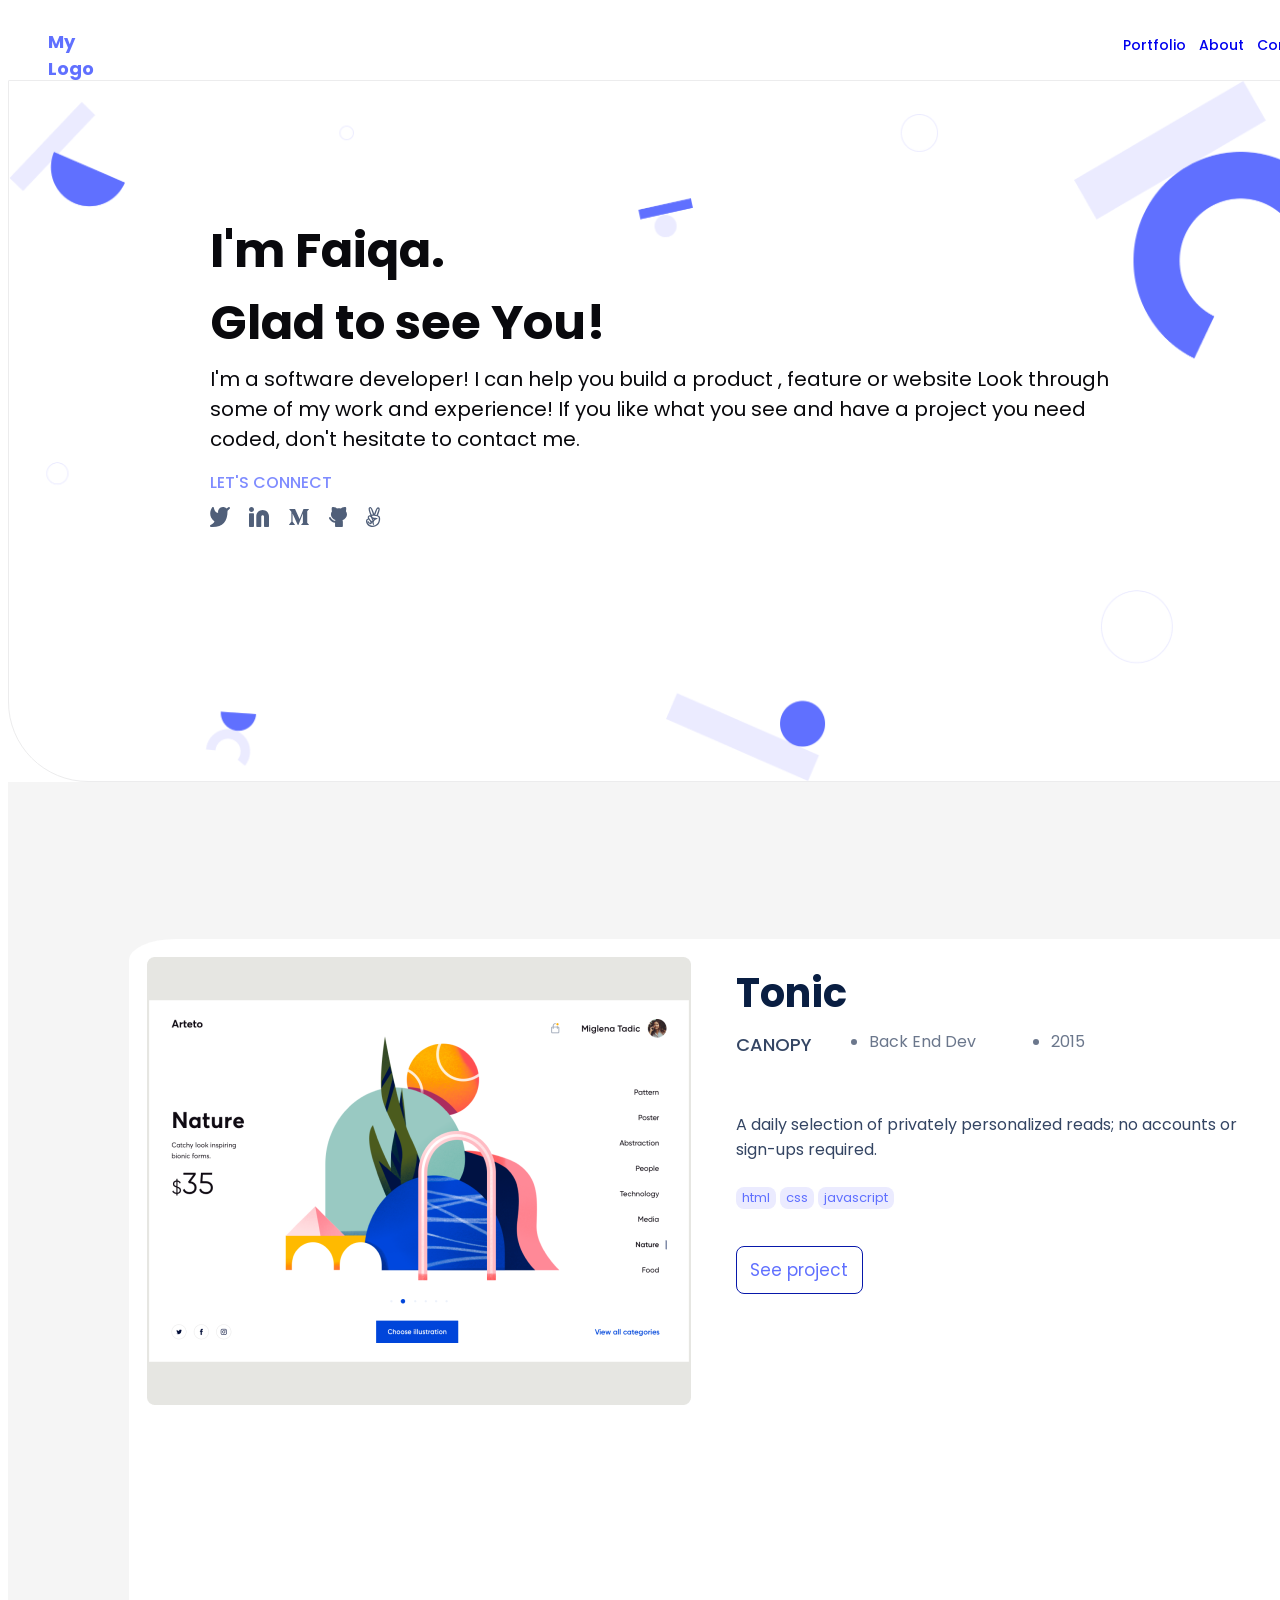
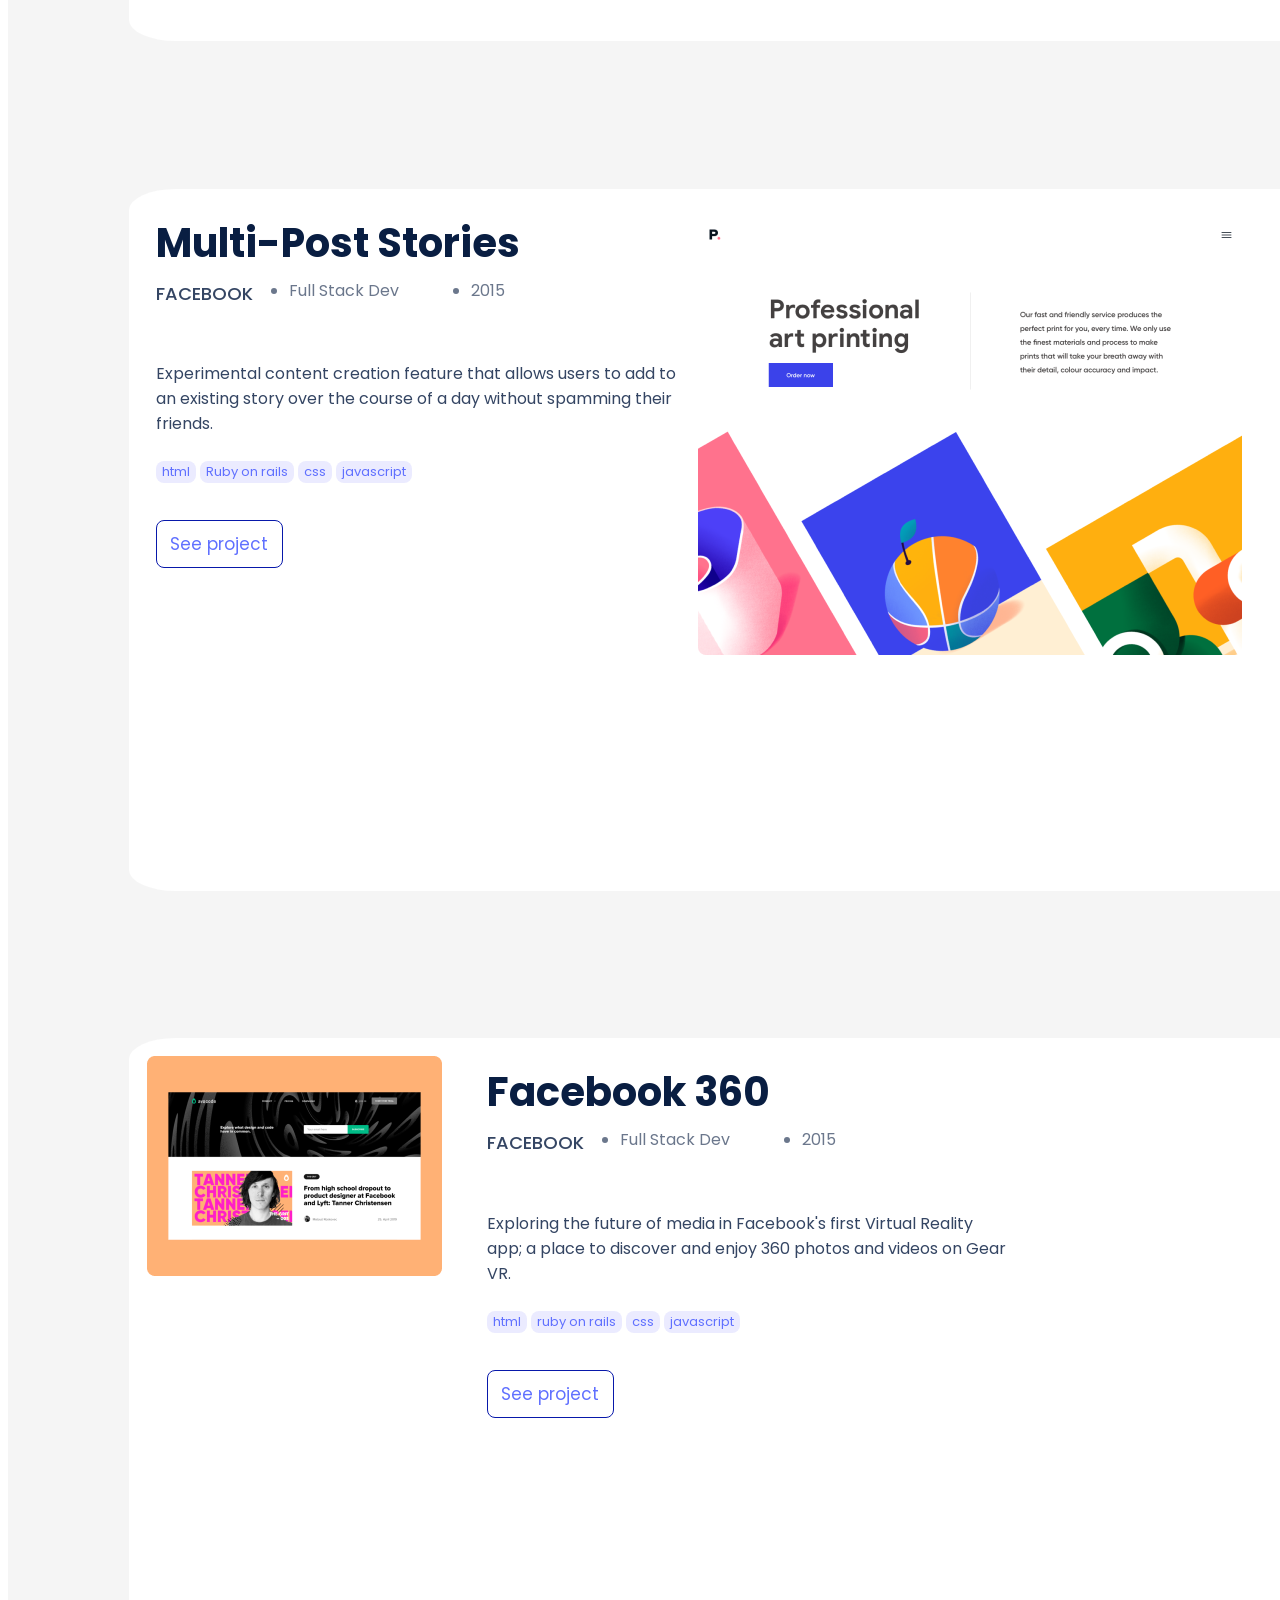
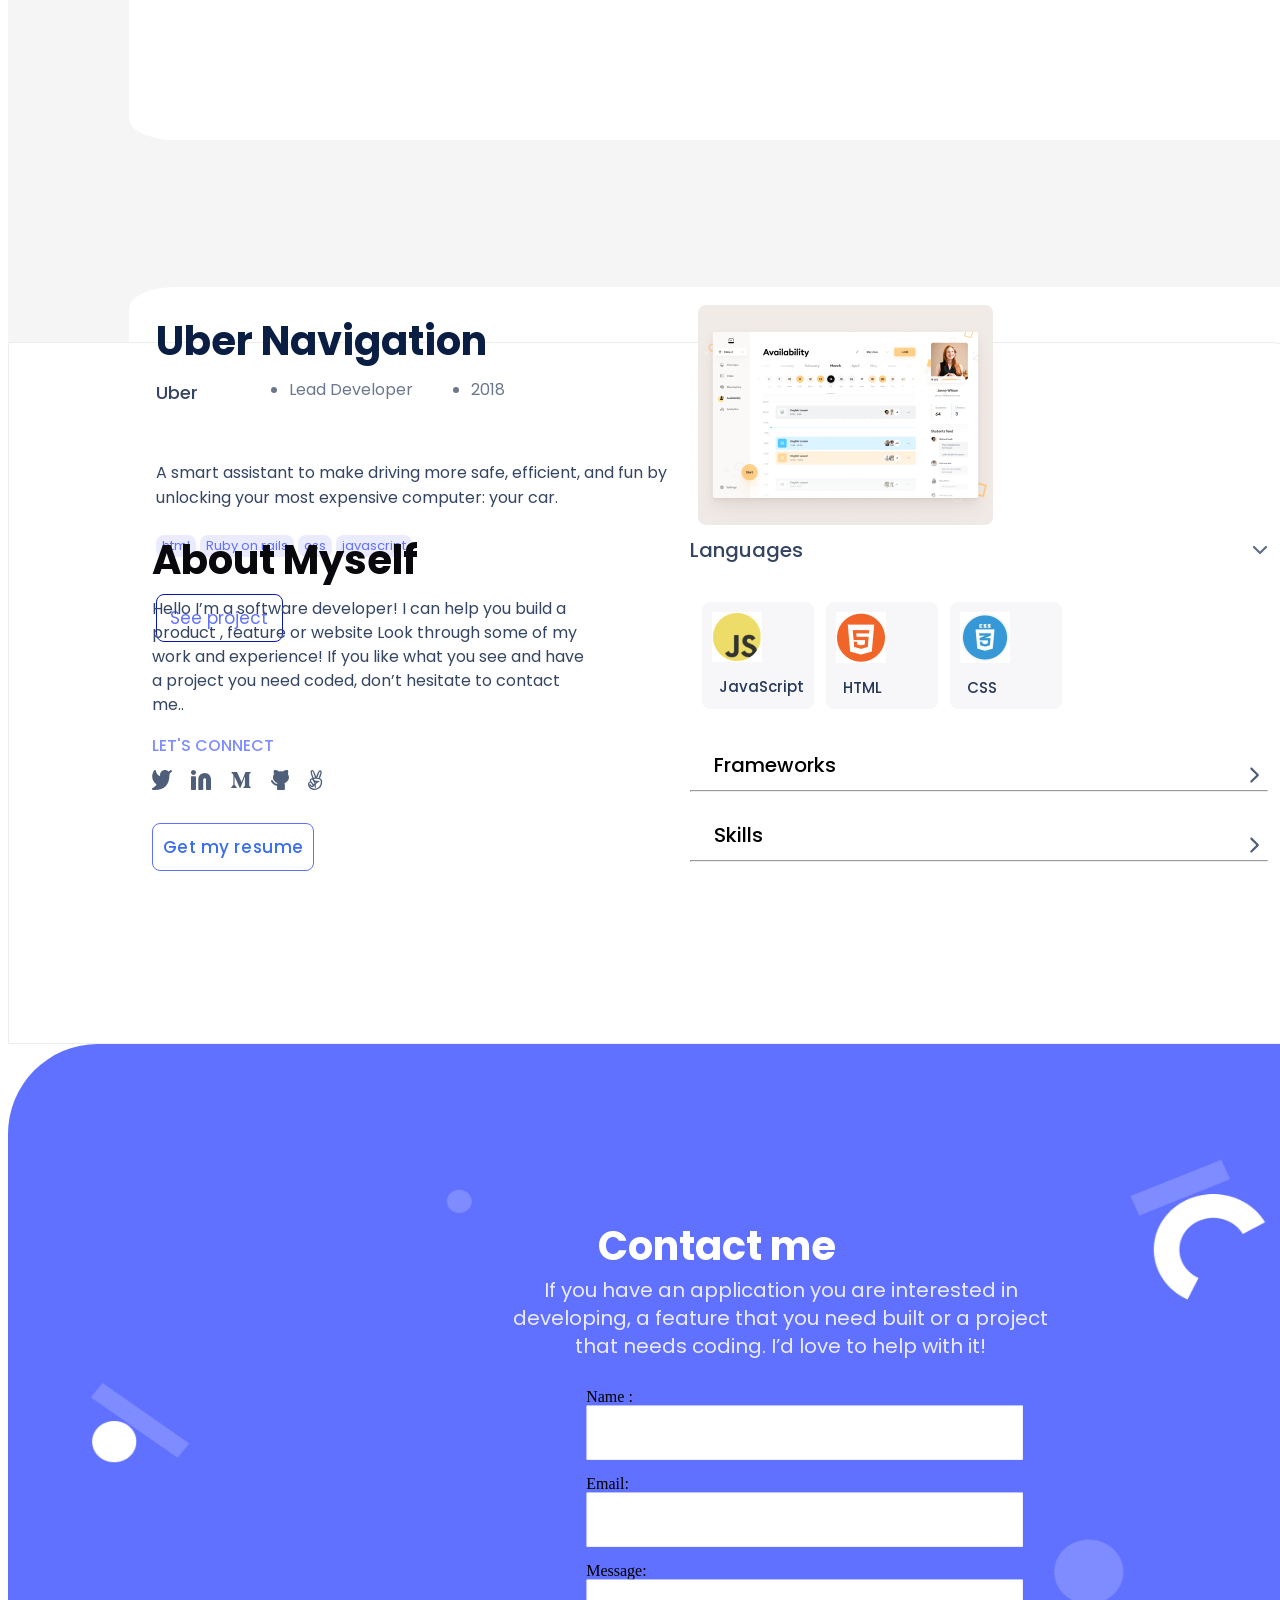
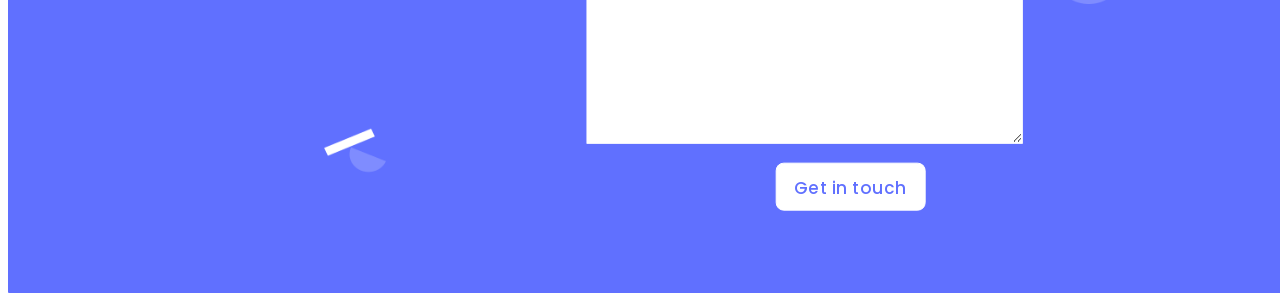
==== html.html @ 42b938ac "iqa" ====
<!DOCTYPE html>
<html lang="en">
<head>
    <meta charset="UTF-8">
    <meta name="viewport" content="width=device-width, initial-scale=1.0">
    <title>portfolio</title>
    <link rel="stylesheet" href="css.css">
</head>
<body>  
        <div class="navbar">
            <div class="logo">My Logo</div>
            <div class="navlink">
                <a href="#portfolio" target="_blank" >Portfolio</a>
                <a href="#about" target="_blank">About</a>
                <a href="#contact" target="_blank" >Contact</a>
            </div>
        </div>
        <div class="section1">
            <h1 class="name">I'm Faiqa. 
             <br>
                Glad to see You!</h1>
            <div class="text1">
                I'm a software developer! I can help you build a product , feature or website Look through some of my work and experience! If you like what you see and have a project you need coded, don't hesitate to contact me.
            </div>
            <div class="text2">
                LET'S CONNECT
            </div>
            <div class="icons">
               <img src="social media icons.svg" alt="social media">
            </div>
        </div>
        <div class="section2">
            <div class="container">
                <div class="img">
                    <img src="images/Desktop 1.png" alt="image1">
                </div>
                <div class="containtext">
                    <div class="text3">Tonic </div>
                    <br>
                    <div class="text4">
                        <div class="canopy">CANOPY</div>
                       <div class="list">
                        <ul>
                            <li>Back End Dev</li>
                            <li>2015</li>
                        </ul>
                       </div>
                    </div>
                    <div class="text5">
                        A daily selection of privately personalized reads; no accounts or sign-ups required.
                    </div>
                    <div class="tags">
                        <button>html</button>
                        <button>css</button>
                        <button>javascript</button>
                    </div>
                    <div class="pro">
                        <button>See project</button>
                    </div>
                </div>
            </div>
            <div class="container">
                <div class="containtext">
                    <div class="text3">Multi-Post Stories</div>
                    <br>
                    <div class="text4">
                        <div class="canopy">FACEBOOK</div>
                       <div class="list">
                        <ul>
                            <li>Full Stack Dev</li><li>2015</li>
                        </ul>
                       </div>
                    </div>
                    <div class="text5">
                        Experimental content creation feature that allows users to add to an existing story over the course of a day without spamming their friends.  </div>
                    <div class="tags">
                        <button>html</button>
                        <button>Ruby on rails</button>
                        <button>css</button>
                        <button>javascript</button>
                    </div>
                    <div class="pro">
                        <button>See project</button>
                    </div>
                </div>
                <div class="img">
                    <img src="images/Desktop 2.png" alt="image2">
                </div>
            </div>
            <div class="container">
                <div class="img">
                    <img src="images/Desktop3.png" alt="image3">
                </div>
                <div class="containtext">
                    <div class="text3">Facebook 360 </div>
                    <br>
                    <div class="text4">
                        <div class="canopy">FACEBOOK</div>
                       <div class="list">
                        <ul>
                            <li>Full Stack Dev</li><li>2015</li>
                        </ul>
                       </div>
                    </div>
                    <div class="text5">
                        Exploring the future of media in Facebook's first Virtual Reality app; a place to discover and enjoy 360 photos and videos on Gear VR.  </div>
                    <div class="tags">
                        <button>html</button>
                        <button>ruby on rails</button>
                        <button>css</button>
                        <button>javascript</button>
                    </div>
                    <div class="pro">
                        <button>See project</button>
                    </div>
                </div>
            </div>
            <div class="container">
                <div class="containtext">
                    <div class="text3">Uber Navigation</div>
                    <br>
                    <div class="text4">
                        <div class="canopy">Uber</div>
                       <div class="list">
                        <ul>
                            <li>Lead Developer</li><li>2018</li>
                        </ul>
                       </div>
                    </div>
                    <div class="text5">
                        A smart assistant to make driving more safe, efficient, and fun by unlocking your most expensive computer: your car. </div>
                    <div class="tags">
                        <button>html</button>
                        <button>Ruby on rails</button>
                        <button>css</button>
                        <button>javascript</button>
                    </div>
                    <div class="pro">
                        <button>See project</button>
                    </div>
                </div>
                <div class="img">
                    <img src="images/Desktop4.png" alt="image2">
                </div>
            </div>
            
        </div>
        <div class="section3">
            <div class="container1">
                <h1 class="name1">About Myself</h1>
                   <div class="text6">
                    Hello I’m a software developer! I can help you build a product , feature or website Look through some of my work and experience! If you like what you see and have a project you need coded, don’t hesitate to contact me..
                   </div>
                   <div class="text2">
                       LET'S CONNECT
                   </div>
                   <div class="icons">
                      <img src="social media icons.svg" alt="social media">
                   </div>
                   <div class="resume">
                    <button>Get my resume</button>
                   </div>
            </div>
            <div class="container2">
                <div class="language">Languages
                    <img src="eclipse/downicon.png" alt="icon">
                </div>
                <div class="frames">
                    <div class="frame">
                        <img src="eclipse/Ellipse 1.jpg" alt="java">
                        <div class="text7">JavaScript</div>
                    </div>
                    <div class="frame">
                        <img src="eclipse/Ellipse 2.jpg" alt="html">
                        <div class="text7">HTML</div>
                    </div>
                    <div class="frame">
                        <img src="eclipse/Ellipse 3.jpg" alt="css">
                        <div class="text7">CSS</div>
                    </div>
                </div>
                <div class="skills">
                    <div class="text8">
                        Frameworks
                    </div>
                    <img src="eclipse/righticon.svg" alt="icon">
                </div>
                <hr>
                <div class="skills">
                    <div class="text8">
                        Skills
                    </div>
                    <img src="eclipse/righticon.svg" alt="icon">
                </div>
                <hr>
            </div>
        </div>
        <div class="section4">
            <di class="shape">
                <div class="contact">Contact me</div>
                <div class="text9">
                    If you have an application you are interested in developing, a feature that you need built or a project that needs coding. I’d love to help with it!
                </div>
                
                    <form action="https://formspree.io/f/movavprb" method="POST">
                        <div>
                            Name : <input type="text" name="myName">
                        </div> 
                        <div>
                            Email: <input type="email" name="myEmail">
                        </div>
                        <div>
                            Message: <textarea name="myMessage" cols="22" rows="8"></textarea>
                        </div>
                        <div>
                            <input type="submit" value="Get in touch">
                        </div>
                    </form>
            </div>
        </div>
</body>
</html>
<!-- <strong></strong>
<b></b>
<i></i>
<em></em>
br to move to next line
alt cursor to add on many differnt things
forms
semantics
tables
inline and block
div
alt and up down to move up down
ctrl / to comment
ctrl + to zoom -->

<!-- <a href="https://google.com" target="_blank" > Go o google</a><br>
<a href="https://facebook.com" target="_blank" > Go o facebook</a><br>
<a href="https://twitter.com" target="_blank" > Go o wier</a><br>
<a href="https://linkedin.com" target="_blank" > Go o linkedin</a><br>

<img src="hsjahsj.jpg" alt="not found">
<img src="https://images.unsplash.com/photo-1566550569459-be4f296b1f98?q=80&w=1470&auto=format&fit=crop&ixlib=rb-4.0.3&ixid=M3wxMjA3fDB8MHxwaG90by1wYWdlfHx8fGVufDB8fHx8fA%3D%3D" alt="error" width="233" height="233"> -->
---- css.css ----
@import url('https://fonts.googleapis.com/css2?family=Poppins:wght@400;700&display=swap');

.navbar{
    display: flex;
    padding: 20px;
    justify-content: space-between;
    height: 32px;
    width: 1299px;
    /* border:1px solid #0818aa; */
}
.logo{
    font-family: 'Poppins';
    font-size: 18px;
    color: #6070ff;
    font-weight: 700;
    align-content: center;
    margin-left: 20px;
    width:76px;
    height: 20px;
}
.navlink{
    display: block;
    font-family: 'Poppins', sans-serif;
   align-content: center;
   color:  #344563;
}
.navlink a {
    text-decoration: none;
    font-size: 14px;
    font-weight: 500;
    margin-right: 9px;
}
.section1{
    width: 1339px;
    background-image: url(background.png);
    height: 700px;
    background-size: 100% 100%;
    background-repeat: no-repeat;
    border-radius: 1px 1px 1px 80px;
    gap: 0px;
    opacity: 0px;
    border:1px solid #ececed;
}
.name{
    margin-left: 15%;
    margin-top: 10%;
    width: 30%;
    font-family: 'Poppins';
    color: #09090d;
    font-size: 48px;
    font-weight: 700px;
}
.text1{
    margin-left: 15%;
    margin-top: -2%;
    width: 68%;
    font-family: 'Poppins';
    color: #09090d;
    font-size: 20px;
    font-weight: 400px;
}
.text2{
    margin-left: 15%;
    margin-top: 17px;
    width: 68%;
    font-family: Poppins;
    font-size: 16px;
    font-weight: 500;
    line-height: 24px;
    text-align: left;
    color: #7F8CFF;
}
.icons{
    display: flex;
    margin-left: 15%;
    margin-top: 12px;
    height: 20px;
    font-size: 36px;
}
.section2{
    background-color: #f5f5f5;
    height: 2750px;
    width: 1339px;
    padding-top: 10px; 
}
.container{
    display: flex;
   height: 78vh;
   width: 173vh;
   background-color: white;
   border-radius: 3% 3%;
   margin-top: 11%;
   margin-left: 9%;
}
.containtext{
    width: 524px;
    height: 445px;
    margin-top: 24px;
    margin-left: 27px;
    gap: 24px;
    opacity: 0px;
}
.text3{
    font-family: 'Poppins';
    font-size: 40px;
    color: #091E42;
    font-weight: 700;
    margin-right: 2%;
}
.text4{
    display: flex;
    margin-top: -2%;
    width: 500px;
}
.canopy{
    font-family: 'Poppins';
    font-size: 18px;
    color: #344563;
    font-weight: 500;
    width: 93px;
}
.list{
    margin-top: -19px;
}
.list ul{
    display: flex;
    margin-right: 1px;
    font-family: 'Poppins';
    font-size: 16px;
    color: #6B778C;
    font-weight: 400px; 
}
.list li{
    width: 133px;
    height:40px;
    padding: 1px 49px 1px 0px;
}
.text5{
    margin-top: 5%;
    font-family: 'Poppins';
    color: #344563;
    font-size: 16px;
    font-weight: 400px;
    margin-right: 2px;
}
.tags{
    margin-top: 25px;
}
.tags button{
    background: #EBEBFF;
    display: inline-block;
    font-family: 'Poppins';
    font-size: 13px;
    color: #6070FF;
    font-weight: 500px; 
    border-radius: 8px;
    border: none;
} 
.pro button{
    margin-top: 37px;
    margin-right: 10px;
    border-radius: 8px;
    border: 1px solid #0818aa;
    height: 48px;
    width: 127px;
    font-family: 'Poppins';
    font-size: 17px;
    color: #6070FF;
    font-weight: 500px; 
    background-color: white;
    align-content: center;
    border-radius: 8px;
  }
.pro button:hover{
      background: #4053FC;
      color: white;
    }
.img{
        padding: 18px;
        background-size: cover;
        background-repeat: no-repeat;
    }
.section3{
    border-radius: 1px 80px 1px 1px;
    display: flex;
    height: 700px;
    justify-content: space-between;
    width: 1339px;
    border:1px solid #ececed;
}
.container1{
    width: 38%;
    height: 411px;
    margin-top: 12%;
    margin-left: 5%;
    gap: 24px;
}
.name1{
    margin-left: 15%;
    font-family: 'Poppins';
    color: #09090d;
    font-size: 40px;
    font-weight: 700px;
}
.text6{
    font-family: Poppins;
    font-size: 16px;
    font-weight: 400;
    line-height: 24px;
    text-align: left;
    margin-top: -4%;
    color: #344563;
    margin-left: 15%;
}
.resume button{
    width: 162px;
    height: 48px;
    gap: 10px;
    border-radius: 8px;
    opacity: 0px;
    border: 1px solid #6070FF;
    margin-top: 33px;
    margin-left: 15%;
    font-family: Poppins;
    font-size: 17px;
    font-weight: 500;
    line-height: 24px;
    letter-spacing: 0.03em;
    text-align: center;
    background-color: white;
    color: #396DF2;
}
.resume :hover{
    background: #4053FC;
    color: white;
}
.container2{
        margin-top: 12%;
        margin-right: 80px;
        width: 578px;
        height: 390px;
    }
.language{
    font-family: Poppins;
    font-size: 20px;
    font-weight: 500;
    line-height: 24px;
    text-align: left;
    color: #344563;
    width: 582px;
    height: 24px;
    margin-top: 6%;
    display: flex;
    justify-content: space-between;
}
.frames{
    display: flex;
    margin-top: 28px;
    width: 380px;
    height: 100px;
    padding: 12px 12px 20px 12px;
    gap: 12px;
}
.frame{
    width: 112px;
    height: 107px;
    background: #F7F7F9;
    border-radius: 8px;
    border-radius: 8px;

}
.frame img{
    padding: 10px;
    background-color: none;
}
.text7{
    color: #253858;
    margin-top: 1px;
    margin-left: 15%;
    font-family: Poppins;
    font-size: 15px;
    font-weight: 500;
    line-height: 20px;
    text-align: left;
    width: 98px;
    height: 24px;
}
.skills{
    display: flex;
    margin-top: 20px;
    gap: 12px;
    width: 577px;
    height: 40px;
    justify-content: space-between;
}
.text8{
    font-family: Poppins;
    font-size: 20px;
    font-weight: 500;
    line-height: 27px;
    text-align: left;
    margin-top: 10px;
    margin-left: 24px;
    width: 382px;
}
.skills img{
    width: 27px;
    height: 27px;
    margin-top: 20px;
    border-radius: 8px 0px 0px 0px;
    opacity: 0px;
    /* border: 1px solid rgb(228, 47, 47);  */
}
.section4{
    position: relative;
    height: 849px;
    background: #6070FF;
    width: 1339px;
    border-radius: 90px 1px 1px 1px;
}
.shape{
    position: absolute;
    top: 50%; 
    left: 50%; 
    transform: translate(-50%, -50%); 
    width: 1190.66px;
    height: 618.7px;
    z-index: 1; 
    background-image: url(background2.png);
    background-size: 100% 100%;
    background-repeat: no-repeat; 
}
.contact{
    width: 801px;
    height: 56px;
    gap: 0px;
    opacity: 0px;
    font-family: Poppins;
    font-size: 40px;
    font-weight: 700;
    line-height: 52px;
    text-align: center;
    color: #FFFFFF;
    margin-left: 26vh;
    margin-top: 60px;
}
.text9{
    width: 569px;
    height: 102px;
    font-family: Poppins;
    font-size: 20px;
    font-weight: 400;
    line-height: 28px;
    text-align: center;
    color: #EBEBFF;
    margin-left: 46vh;
}
form{
    margin-top: 10px;
    margin-left: 56vh;
    width: 447px;
    height: 425px;
    gap: 27px;
    opacity: 0px;
    justify-content: center;
}
input[type="text"],
  input[type="email"]
  {
    padding: 17px;
    margin-bottom: 15px;
    border: 1px solid white;
    font-family: 'Poppins';
    font-weight: 400;
    font-size: 16px;
    width: 400px;
    height: 18px;
}
textarea{
    padding: 17px;
    margin-bottom: 15px;
    border: 1px solid white;
    font-family: 'Poppins';
    font-weight: 400;
    font-size: 16px;
    width: 400px;
    height: 128px;
}
input[type="submit"]
{
    padding: 17px;
    border: 1px solid white;
    font-family: 'Poppins';
    font-weight: 500;
    font-size: 17px;
    width: 150px;
    height: 48px;
    border-radius: 8px;
    background-color: white;
    line-height: 15px;
    letter-spacing: 0.03em;
    color: #6070FF;
    margin-left: 21vh;
}
input[type="submit"]:hover
{
    background-color: #6070FF;
    color: white;
    border: 1px solid black;
}
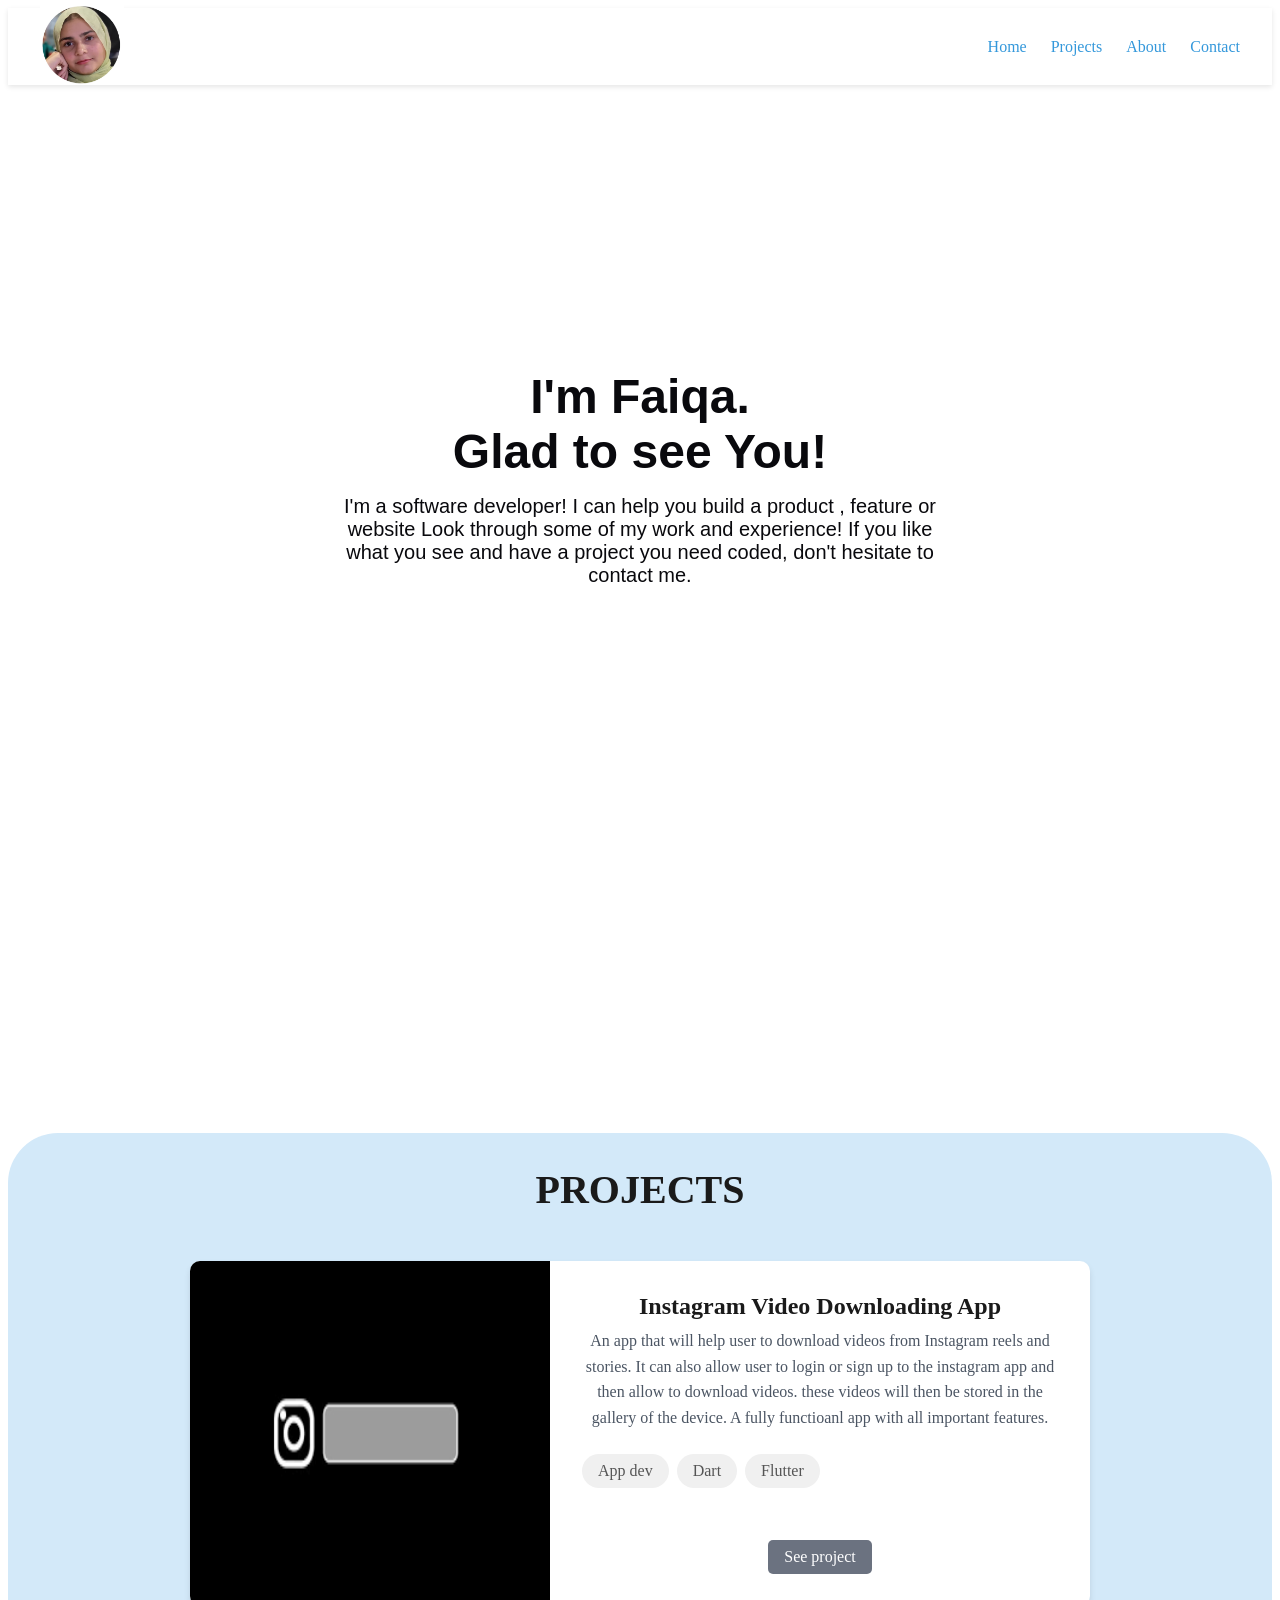
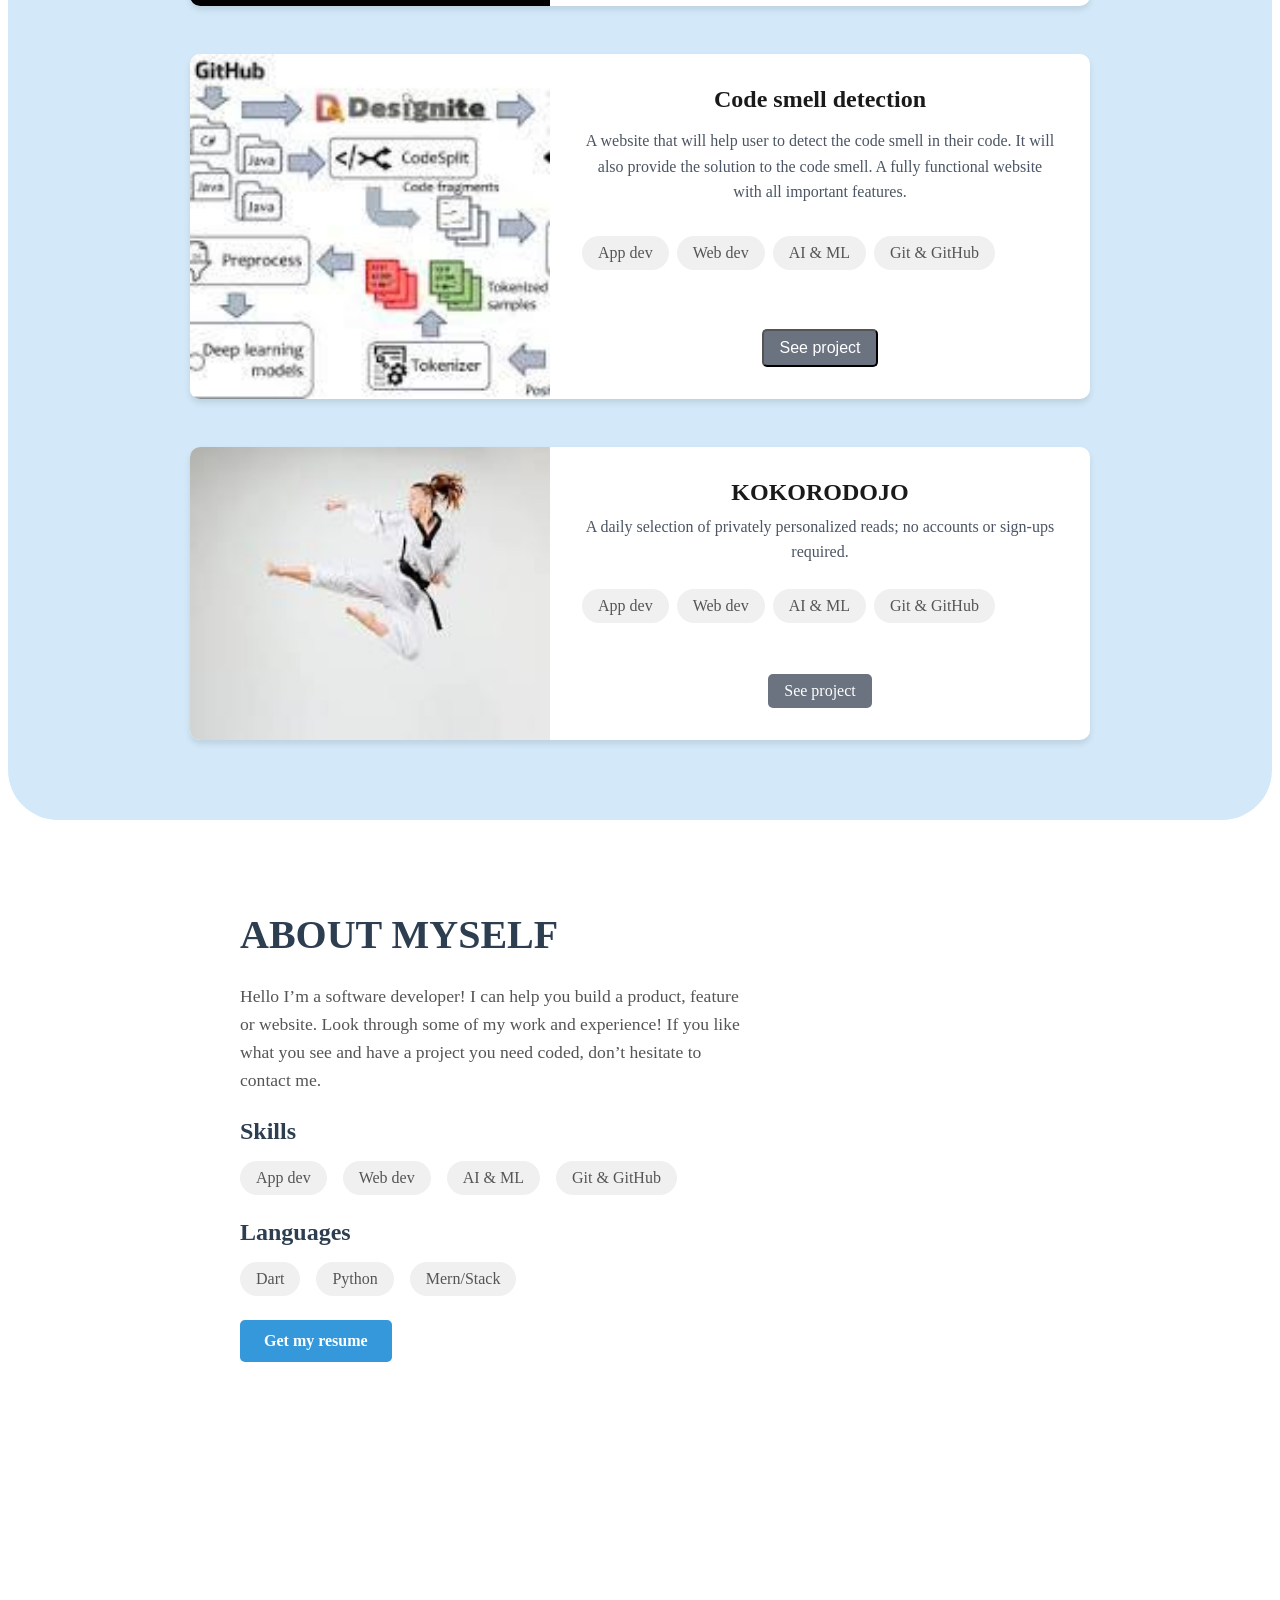
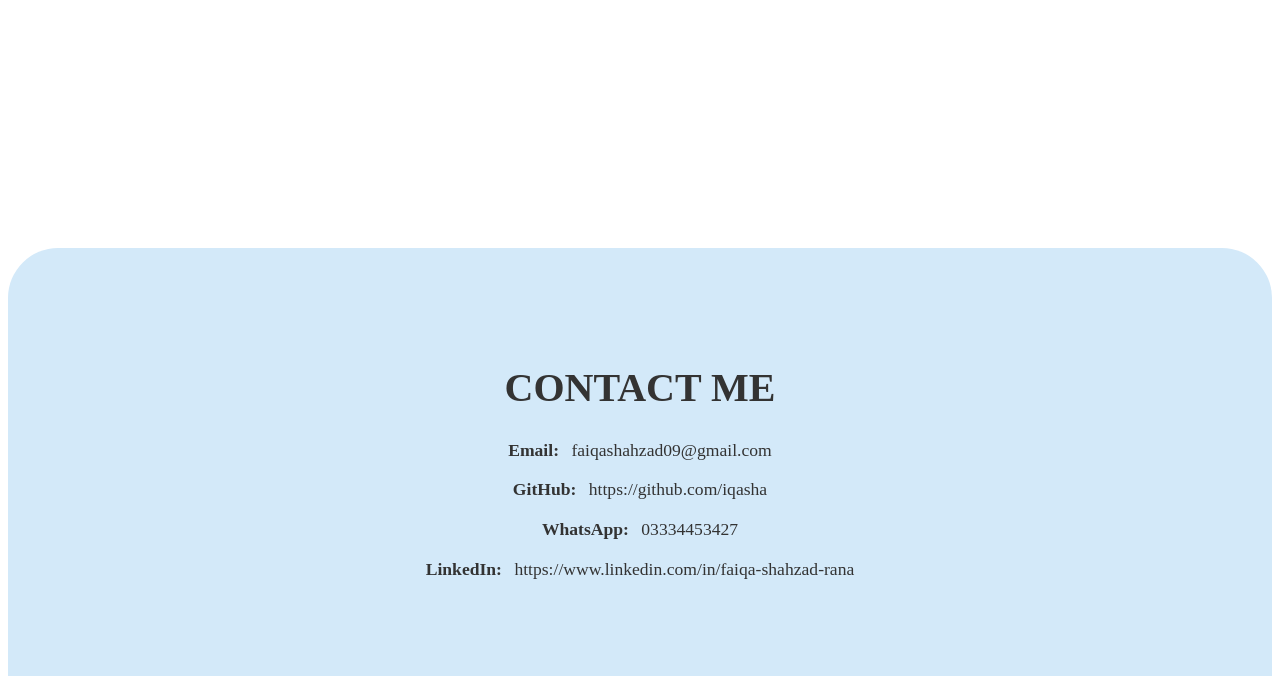
==== commit 30440b59: "initial" ====
--- a/html.html
+++ b/html.html
@@ -4,241 +4,135 @@
     <meta charset="UTF-8">
     <meta name="viewport" content="width=device-width, initial-scale=1.0">
     <title>portfolio</title>
-    <link rel="stylesheet" href="css.css">
+    <link rel="stylesheet" href="a.css">
 </head>
 <body>  
         <div class="navbar">
-            <div class="logo">My Logo</div>
+            <div class="logo">
+                <img src="images/image.png" alt="Your Logo" style="height: 80px; width: auto;">
+            </div>
             <div class="navlink">
-                <a href="#portfolio" target="_blank" >Portfolio</a>
-                <a href="#about" target="_blank">About</a>
-                <a href="#contact" target="_blank" >Contact</a>
+                <a href="#home">Home</a>
+                <a href="#projects">Projects</a>
+                <a href="#about">About</a>
+                <a href="#contact">Contact</a>
             </div>
         </div>
-        <div class="section1">
+        <div id="home" class="section home-section">
             <h1 class="name">I'm Faiqa. 
              <br>
                 Glad to see You!</h1>
             <div class="text1">
                 I'm a software developer! I can help you build a product , feature or website Look through some of my work and experience! If you like what you see and have a project you need coded, don't hesitate to contact me.
             </div>
-            <div class="text2">
-                LET'S CONNECT
-            </div>
-            <div class="icons">
-               <img src="social media icons.svg" alt="social media">
-            </div>
+
         </div>
-        <div class="section2">
+        <div id="projects" class="section projects-section">
             <div class="container">
-                <div class="img">
-                    <img src="images/Desktop 1.png" alt="image1">
+                <h1 class="project">Projects</h1>
+                <div class="project-card">
+                    <div class="img">
+                        <img src="images/insta.png" alt="Tonic Project">
+                    </div>
+                    <div class="containtext">
+                        <div class="text3">Instagram Video Downloading App</div>
+                        <div class="text5">
+                            An app that will help user to download videos from Instagram reels and stories. It can also allow user to login or sign up to the instagram app and then allow to download videos. these videos will then be stored in the gallery of the device. A fully functioanl app with all important features.
+                        </div>
+                        <div class="lang">
+                            <li>App dev</li>
+                            <li>Dart</li>
+                            <li>Flutter</li>
+                        </div>
+                        <div class="pro">
+                            <a href="https://github.com/iqasha/insta-video-downloder" class="see-project" target="_blank" rel="noopener noreferrer">See project</a>
+                        </div>
+                    </div>
                 </div>
-                <div class="containtext">
-                    <div class="text3">Tonic </div>
-                    <br>
-                    <div class="text4">
-                        <div class="canopy">CANOPY</div>
-                       <div class="list">
-                        <ul>
-                            <li>Back End Dev</li>
-                            <li>2015</li>
-                        </ul>
-                       </div>
+
+                <div class="project-card">
+                    <div class="img">
+                        <img src="images/code smell.png" alt="Tonic Project">
                     </div>
-                    <div class="text5">
-                        A daily selection of privately personalized reads; no accounts or sign-ups required.
+                    <div class="containtext">
+                        <div class="text3">Code smell detection</div>
+                        <div class="text5">
+                            A website that will help user to detect the code smell in their code. It will also provide the solution to the code smell. A fully functional website with all important features.
+                        </div>
+                        <div class="lang">
+                            <li>App dev</li>
+                            <li>Web dev</li>
+                            <li>AI & ML</li>
+                            <li>Git & GitHub</li>
+                        </div>
+                        <div class="pro">
+                            <button class="see-project">See project</button>
+                        </div>
                     </div>
-                    <div class="tags">
-                        <button>html</button>
-                        <button>css</button>
-                        <button>javascript</button>
+                </div>
+                <div class="project-card">
+                    <div class="img">
+                        <img src="images/download.png" alt="Tonic Project">
                     </div>
-                    <div class="pro">
-                        <button>See project</button>
+                    <div class="containtext">
+                        <div class="text3">KOKORODOJO</div>
+                        <div class="text5">
+                            A daily selection of privately personalized reads; no accounts or sign-ups required.
+                        </div>
+                        <div class="lang">
+                            <li>App dev</li>
+                            <li>Web dev</li>
+                            <li>AI & ML</li>
+                            <li>Git & GitHub</li>
+                        </div>
+                        <div class="pro">
+                            <a href="https://github.com/hamza-asif22/kokoro_dojo" class="see-project" target="_blank" rel="noopener noreferrer">See project</a>
+                        </div>
                     </div>
                 </div>
             </div>
-            <div class="container">
-                <div class="containtext">
-                    <div class="text3">Multi-Post Stories</div>
-                    <br>
-                    <div class="text4">
-                        <div class="canopy">FACEBOOK</div>
-                       <div class="list">
-                        <ul>
-                            <li>Full Stack Dev</li><li>2015</li>
-                        </ul>
-                       </div>
-                    </div>
-                    <div class="text5">
-                        Experimental content creation feature that allows users to add to an existing story over the course of a day without spamming their friends.  </div>
-                    <div class="tags">
-                        <button>html</button>
-                        <button>Ruby on rails</button>
-                        <button>css</button>
-                        <button>javascript</button>
-                    </div>
-                    <div class="pro">
-                        <button>See project</button>
-                    </div>
+        </div>
+        <div id="about" class="section about-section">
+            <div class="container1">
+                <h1 class="name1">About Myself</h1>
+                <div class="text6">
+                    Hello I’m a software developer!
+                    I can help you build a product, feature or website.
+                    Look through some of my work and experience!
+                    If you like what you see and have a project you need coded, don’t hesitate to contact me.
                 </div>
-                <div class="img">
-                    <img src="images/Desktop 2.png" alt="image2">
+                <div class="skills">
+                    <h3 class="skills-heading">Skills</h3>
+                    <ul class="skills-list">
+                        <li>App dev</li>
+                        <li>Web dev</li>
+                        <li>AI & ML</li>
+                        <li>Git & GitHub</li>
+                    </ul>
+                </div>
+                <div class="languages">
+                    <h3 class="languages-heading">Languages</h3>
+                    <ul class="languages-list">
+                        <li>Dart</li>
+                        <li>Python</li>
+                        <li>Mern/Stack</li>
+                    </ul>
+                </div>
+                <div class="resume">
+                    <a href="path/to/your/resume.pdf" download class="resume-button">Get my resume</a>
                 </div>
             </div>
-            <div class="container">
-                <div class="img">
-                    <img src="images/Desktop3.png" alt="image3">
+        </div>
+        <div id="contact" class="contact-section">
+            <div class="shape">
+                <h2 class="contact">Contact Me</h2>
+                <div class="contact-info">
+                    <p><strong>Email:</strong> <a href="mailto:faiqashahzad09@gmail.com">faiqashahzad09@gmail.com</a></p>
+                    <p><strong>GitHub:</strong> <a href="https://github.com/dashboard" target="_blank" rel="noopener noreferrer">https://github.com/iqasha</a></p>
+                    <p><strong>WhatsApp:</strong> <a href="https://wa.me/03334453427" target="_blank"> 03334453427</a></p>
+                    <p><strong>LinkedIn:</strong> <a href="https://www.linkedin.com/in/faiqa-shahzad-rana-49b363255?utm_source=share&utm_campaign=share_via&utm_content=profile&utm_medium=android_app" target="_blank">https://www.linkedin.com/in/faiqa-shahzad-rana</a></p>
                 </div>
-                <div class="containtext">
-                    <div class="text3">Facebook 360 </div>
-                    <br>
-                    <div class="text4">
-                        <div class="canopy">FACEBOOK</div>
-                       <div class="list">
-                        <ul>
-                            <li>Full Stack Dev</li><li>2015</li>
-                        </ul>
-                       </div>
-                    </div>
-                    <div class="text5">
-                        Exploring the future of media in Facebook's first Virtual Reality app; a place to discover and enjoy 360 photos and videos on Gear VR.  </div>
-                    <div class="tags">
-                        <button>html</button>
-                        <button>ruby on rails</button>
-                        <button>css</button>
-                        <button>javascript</button>
-                    </div>
-                    <div class="pro">
-                        <button>See project</button>
-                    </div>
-                </div>
-            </div>
-            <div class="container">
-                <div class="containtext">
-                    <div class="text3">Uber Navigation</div>
-                    <br>
-                    <div class="text4">
-                        <div class="canopy">Uber</div>
-                       <div class="list">
-                        <ul>
-                            <li>Lead Developer</li><li>2018</li>
-                        </ul>
-                       </div>
-                    </div>
-                    <div class="text5">
-                        A smart assistant to make driving more safe, efficient, and fun by unlocking your most expensive computer: your car. </div>
-                    <div class="tags">
-                        <button>html</button>
-                        <button>Ruby on rails</button>
-                        <button>css</button>
-                        <button>javascript</button>
-                    </div>
-                    <div class="pro">
-                        <button>See project</button>
-                    </div>
-                </div>
-                <div class="img">
-                    <img src="images/Desktop4.png" alt="image2">
-                </div>
-            </div>
-            
-        </div>
-        <div class="section3">
-            <div class="container1">
-                <h1 class="name1">About Myself</h1>
-                   <div class="text6">
-                    Hello I’m a software developer! I can help you build a product , feature or website Look through some of my work and experience! If you like what you see and have a project you need coded, don’t hesitate to contact me..
-                   </div>
-                   <div class="text2">
-                       LET'S CONNECT
-                   </div>
-                   <div class="icons">
-                      <img src="social media icons.svg" alt="social media">
-                   </div>
-                   <div class="resume">
-                    <button>Get my resume</button>
-                   </div>
-            </div>
-            <div class="container2">
-                <div class="language">Languages
-                    <img src="eclipse/downicon.png" alt="icon">
-                </div>
-                <div class="frames">
-                    <div class="frame">
-                        <img src="eclipse/Ellipse 1.jpg" alt="java">
-                        <div class="text7">JavaScript</div>
-                    </div>
-                    <div class="frame">
-                        <img src="eclipse/Ellipse 2.jpg" alt="html">
-                        <div class="text7">HTML</div>
-                    </div>
-                    <div class="frame">
-                        <img src="eclipse/Ellipse 3.jpg" alt="css">
-                        <div class="text7">CSS</div>
-                    </div>
-                </div>
-                <div class="skills">
-                    <div class="text8">
-                        Frameworks
-                    </div>
-                    <img src="eclipse/righticon.svg" alt="icon">
-                </div>
-                <hr>
-                <div class="skills">
-                    <div class="text8">
-                        Skills
-                    </div>
-                    <img src="eclipse/righticon.svg" alt="icon">
-                </div>
-                <hr>
-            </div>
-        </div>
-        <div class="section4">
-            <di class="shape">
-                <div class="contact">Contact me</div>
-                <div class="text9">
-                    If you have an application you are interested in developing, a feature that you need built or a project that needs coding. I’d love to help with it!
-                </div>
-                
-                    <form action="https://formspree.io/f/movavprb" method="POST">
-                        <div>
-                            Name : <input type="text" name="myName">
-                        </div> 
-                        <div>
-                            Email: <input type="email" name="myEmail">
-                        </div>
-                        <div>
-                            Message: <textarea name="myMessage" cols="22" rows="8"></textarea>
-                        </div>
-                        <div>
-                            <input type="submit" value="Get in touch">
-                        </div>
-                    </form>
             </div>
         </div>
 </body>
 </html>
-<!-- <strong></strong>
-<b></b>
-<i></i>
-<em></em>
-br to move to next line
-alt cursor to add on many differnt things
-forms
-semantics
-tables
-inline and block
-div
-alt and up down to move up down
-ctrl / to comment
-ctrl + to zoom -->
-
-<!-- <a href="https://google.com" target="_blank" > Go o google</a><br>
-<a href="https://facebook.com" target="_blank" > Go o facebook</a><br>
-<a href="https://twitter.com" target="_blank" > Go o wier</a><br>
-<a href="https://linkedin.com" target="_blank" > Go o linkedin</a><br>
-
-<img src="hsjahsj.jpg" alt="not found">
-<img src="https://images.unsplash.com/photo-1566550569459-be4f296b1f98?q=80&w=1470&auto=format&fit=crop&ixlib=rb-4.0.3&ixid=M3wxMjA3fDB8MHxwaG90by1wYWdlfHx8fGVufDB8fHx8fA%3D%3D" alt="error" width="233" height="233"> -->
--- a/a.css
+++ b/a.css
@@ -0,0 +1,393 @@
+.navbar {
+    display: flex;
+    justify-content: space-between;
+    align-items: center;
+    padding: 1rem 2rem;
+    background: #fff;
+    box-shadow: 0 2px 5px rgba(0, 0, 0, 0.1);
+    position: sticky;
+    top: 0;
+    z-index: 100;
+    height: 45px;
+}
+.logo img {
+    width: 100%;
+    height: 90%;
+    object-fit: cover;
+}
+
+.navlink {
+    display: flex;
+    gap: 1.5rem;
+}
+
+.navlink a {
+    text-decoration: none;
+    color: #3498db;
+    font-size: 1rem;
+    font-weight: 500;
+    transition: color 0.3s ease;
+}
+
+.navlink a:hover {
+    color: #2980b9;
+}
+
+.section {
+    padding: 4rem 2rem;
+    min-height: 100vh;
+    text-align: center;
+}
+
+@media (max-width: 768px) {
+    .navbar {
+        padding: 1rem;
+    }
+
+    .logo {
+        height: 40px;
+        width: 40px;
+    }
+
+    .navlink {
+        gap: 1rem;
+    }
+
+    .navlink a {
+        font-size: 0.9rem;
+    }
+
+    .section {
+        padding: 2rem 1rem;
+    }
+
+    /* .section h2 {
+        font-size: 2rem;
+    }
+
+    .section p {
+        font-size: 1rem;
+    } */
+}
+
+.home-section {
+    background: white;
+    border-radius: 30px;
+    margin-top: 20px;
+    /* height: 10px; */
+}
+
+.name {
+    font-family: 'Poppins', sans-serif;
+    color: #09090d;
+    font-size: 48px;
+    font-weight: 700;
+    margin-bottom: 1rem;
+    margin-top: 200px;
+    text-align: center;
+}
+
+.text1 {
+    font-family: 'Poppins', sans-serif;
+    color: #09090d;
+    font-size: 20px;
+    font-weight: 400;
+    margin: 0.5rem 0;
+    max-width: 600px;
+    margin-left: auto;
+    margin-right: auto;
+    text-align: center;
+}
+
+
+.projects-section {
+    background: #d3e9f9;
+    padding: 2rem 2rem;
+    min-height: 100vh;
+    border-radius: 50px;
+}
+
+.project {
+    font-size: 2.5rem;
+    font-weight: 700;
+    color: #1a1a1a;
+    margin-top: 1px;
+    margin-bottom: 2rem;
+    text-transform: uppercase;
+    text-align: center;
+}
+
+.project-card {
+    display: flex;
+    background: #fff;
+    border-radius: 10px;
+    box-shadow: 0 4px 6px rgba(0, 0, 0, 0.1);
+    overflow: hidden;
+    max-width: 900px;
+    margin: 3rem auto;
+    /* margin: 0 auto; */
+}
+
+.img {
+    flex: 1;
+    max-width: 40%;
+}
+
+.img img {
+    width: 100%;
+    height: 100%;
+    display: block;
+}
+
+.containtext {
+    flex: 1;
+    padding: 2rem;
+    display: flex;
+    flex-direction: column;
+    justify-content: space-between;
+}
+
+.text3 {
+    font-size: 1.5rem;
+    font-weight: 700;
+    color: #1a1a1a;
+    margin-bottom: 0.5rem;
+
+    /* font-size: 1.5rem;
+    font-weight: bold;
+    color: #1a1a1a;
+    margin-bottom: 0.5rem; */
+}
+
+.text5 {
+    font-size: 1rem;
+    color: #4b5563;
+    line-height: 1.6;
+    margin-bottom: 1.5rem;
+}
+
+.lang {
+    display: flex;
+    gap: 0.5rem;
+    margin-bottom: 3.2rem;
+}
+.lang li {
+    font-size: 1rem;
+    color: #555;
+    background: #f0f0f0;
+    padding: 0.5rem 1rem;
+    border-radius: 50px; /* Circular tags as in the image */
+    display: inline-block;
+}
+.see-project {
+    display: inline-block;
+    padding: 0.5rem 1rem;
+    background: #6b7280;
+    color: #fff;
+    text-decoration: none;
+    border-radius: 5px;
+    font-size: 1rem;
+    font-weight: 500;
+    transition: background 0.3s ease;
+}
+
+.see-project:hover {
+    background: #4b5563;
+}
+@media (max-width: 768px) {
+    /* .projects-section {
+        padding: 2rem 1rem;
+    }
+    .project{
+        font-size: 2rem;
+    } */
+    .project-card {
+        flex-direction: column;
+        max-width: 100%;
+    }
+    .img {
+        max-width: 100%;
+    }
+    .containtext {
+        padding: 1.5rem;
+    }
+
+    .text3 {
+        font-size: 1.3rem;
+    }
+    .see-project {
+        padding: 0.4rem 0.8rem;
+        font-size: 0.9rem;
+    }
+}
+
+.about-section {
+    background: white;
+    padding: 4rem 1rem;
+    text-align: left; /* Align everything to the left */
+    /* border-radius: 30px; */
+}
+
+.container1 {
+    max-width: 800px;
+    margin: 0 auto;
+    text-align: left; /* Ensure content is left-aligned */
+}
+
+.name1 {
+    font-size: 2.5rem;
+    font-weight: bold;
+    color: #2c3e50;
+    margin-bottom: 1.5rem;
+    text-transform: uppercase;
+}
+
+.text6 {
+    margin-bottom: 2rem;
+    font-size: 1.1rem;
+    color: #555;
+    line-height: 1.6;
+    margin: 0.5rem 0;
+    max-width: 500px; /* Limit width to keep text in straight lines */
+}
+
+.skills, .languages {
+    margin: 1.5rem 0;
+}
+
+.skills-heading, .languages-heading {
+    font-size: 1.5rem;
+    font-weight: bold;
+    color: #2c3e50;
+    margin-bottom: 1rem;
+}
+
+.skills-list, .languages-list {
+    list-style: none;
+    padding: 0;
+    display: flex;
+    flex-wrap: wrap;
+    gap: 1rem;
+}
+
+.skills-list li, .languages-list li {
+    font-size: 1rem;
+    color: #555;
+    background: #f0f0f0;
+    padding: 0.5rem 1rem;
+    border-radius: 50px; /* Circular tags as in the image */
+    display: inline-block;
+}
+
+.resume {
+    margin-top: 1.5rem;
+}
+
+.resume-button {
+    display: inline-block;
+    padding: 0.75rem 1.5rem;
+    background: #3498db;
+    color: #fff;
+    text-decoration: none;
+    border-radius: 5px;
+    font-size: 1rem;
+    font-weight: bold;
+    transition: background 0.3s ease;
+}
+
+.resume-button:hover {
+    background: #2980b9;
+}
+
+@media (max-width: 768px) {
+    .about-section {
+        padding: 2rem 1rem;
+    }
+
+    .name1 {
+        font-size: 2rem;
+    }
+
+    .text6 p {
+        font-size: 1rem;
+    }
+
+    .skills-heading, .languages-heading {
+        font-size: 1.3rem;
+    }
+
+    .skills-list li, .languages-list li {
+        font-size: 0.9rem;
+        padding: 0.4rem 0.8rem;
+    }
+
+    .resume-button {
+        padding: 0.5rem 1rem;
+        font-size: 0.9rem;
+    }
+}
+
+.contact-section {
+    background: #d3e9f9; 
+    padding: 4rem 1rem;
+    border-top-left-radius: 50px; /* Rounded top-left corner */
+    border-top-right-radius: 50px; /* Rounded top-right corner */
+    display: flex;
+    justify-content: center;
+    align-items: center;
+    min-height: 300px; /* Ensure enough space for content */
+}
+
+.shape {
+    max-width: 600px;
+    margin: 0 auto;
+    text-align: center; /* Center all text inside */
+}
+
+.contact {
+    font-size: 2.5rem;
+    font-weight: bold;
+    color: #333; /* Dark text to match the image */
+    margin-bottom: 1.5rem;
+    text-transform: uppercase;
+}
+
+.contact-info {
+    font-size: 1.1rem;
+    color: #333;
+    line-height: 1.8;
+}
+
+.contact-info p {
+    margin: 0.5rem 0;
+}
+
+.contact-info strong {
+    font-weight: bold;
+    margin-right: 0.5rem;
+}
+
+.contact-info a {
+    color: #333;
+    text-decoration: none;
+    border-bottom: 1px solid transparent;
+    transition: border-bottom 0.3s ease;
+}
+
+.contact-info a:hover {
+    border-bottom: 1px solid #333;
+}
+
+@media (max-width: 768px) {
+    .contact-section {
+        padding: 2rem 1rem;
+    }
+
+    .contact {
+        font-size: 2rem;
+    }
+
+    .contact-info {
+        font-size: 1rem;
+    }
+}
